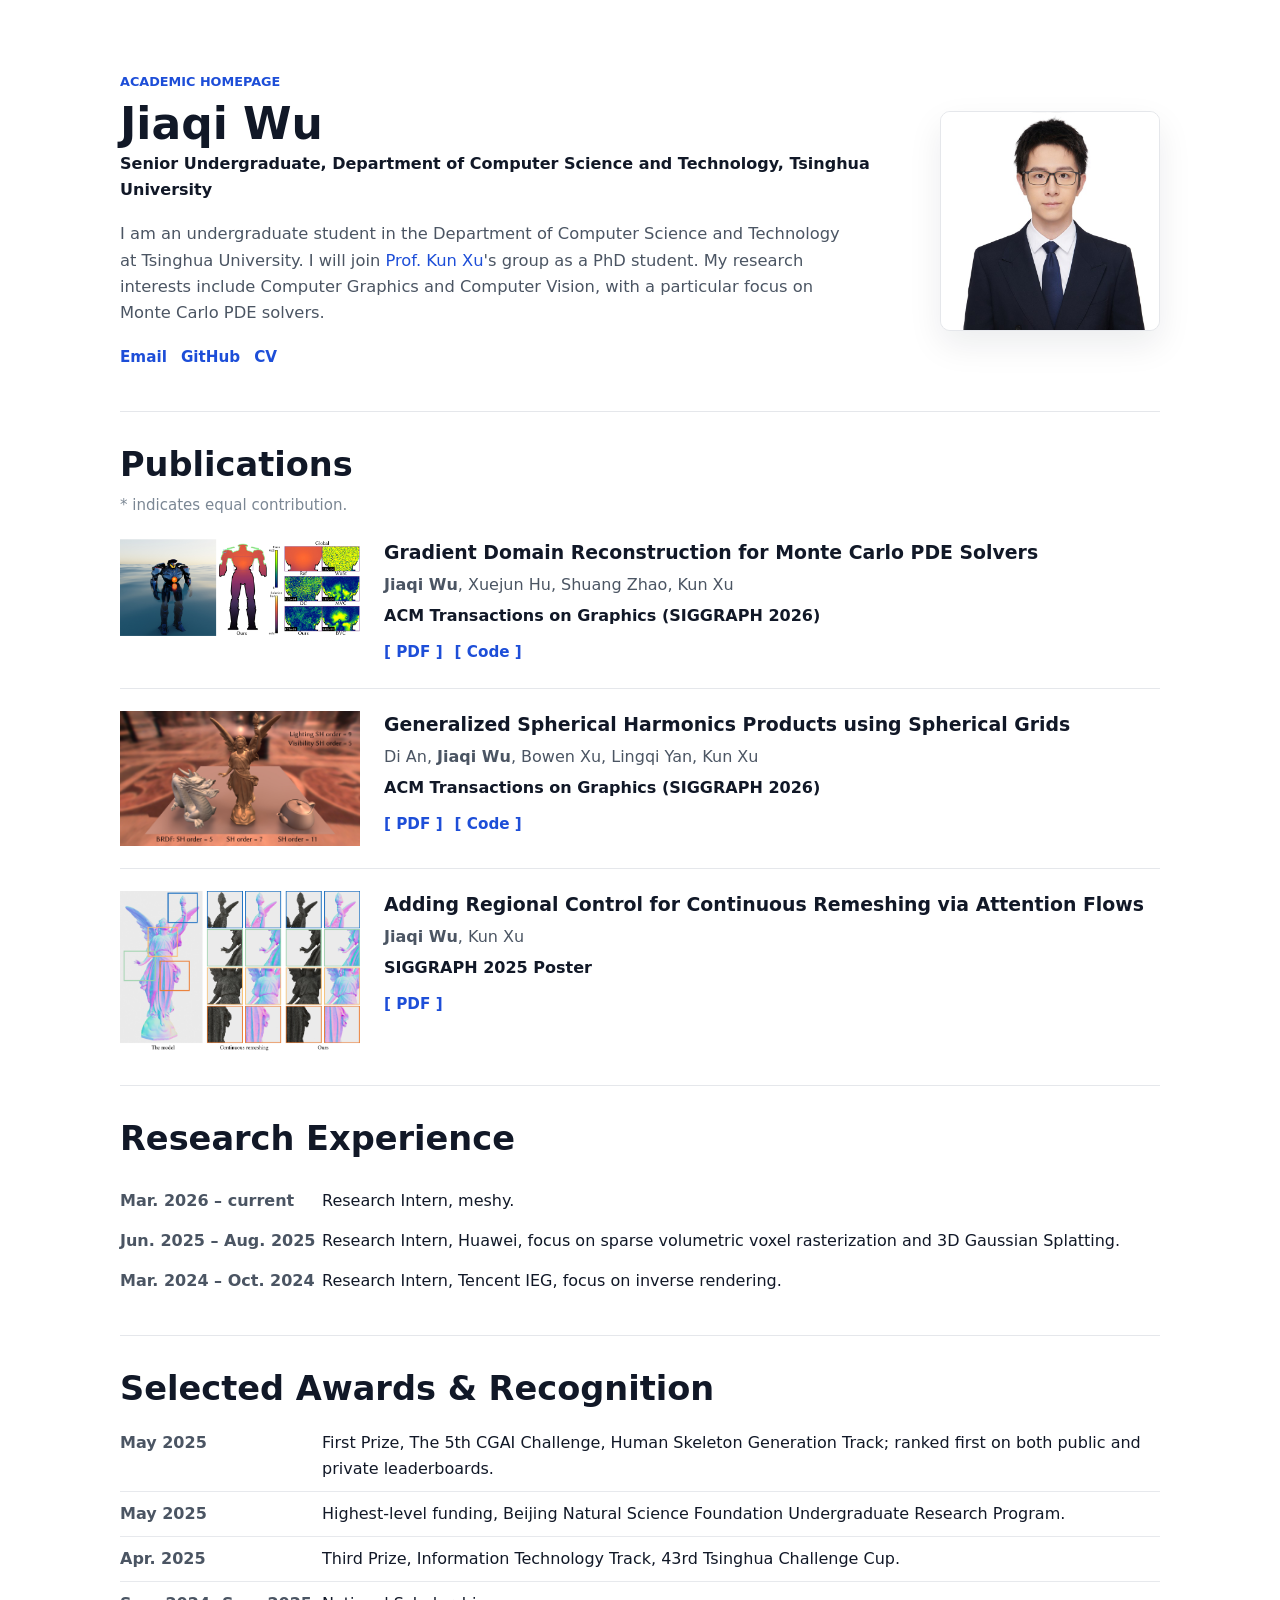
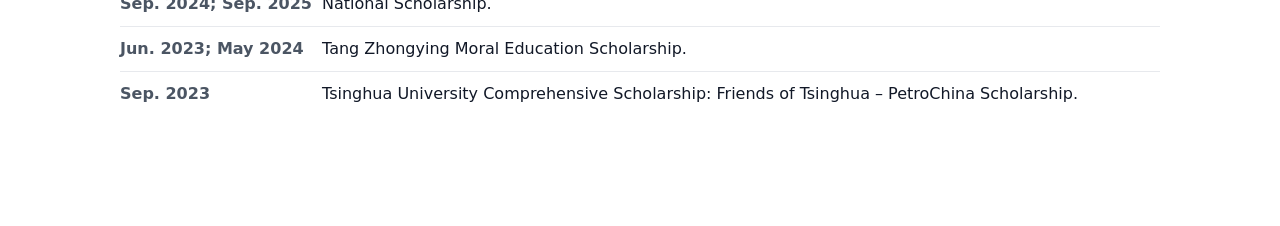
==== index.html @ 03d1d744 "Initial academic homepage" ====
<!doctype html>
<html lang="en">
  <head>
    <meta charset="utf-8">
    <meta name="viewport" content="width=device-width, initial-scale=1">
    <meta
      name="description"
      content="Academic homepage of Jiaqi Wu, an undergraduate researcher in computer graphics, computer vision, and rendering at Tsinghua University."
    >
    <title>Jiaqi Wu</title>
    <link rel="stylesheet" href="styles.css?v=20260516-2">
  </head>
  <body>
    <main class="page" id="site-root"></main>
    <script src="data/site-data.js?v=20260516-2"></script>
    <script src="scripts/render-site.js?v=20260516-2"></script>
  </body>
</html>
---- styles.css ----
:root {
  color-scheme: light;
  --bg: #ffffff;
  --paper: #ffffff;
  --ink: #111827;
  --muted: #4b5563;
  --faint: #7b8794;
  --soft: #f8fafc;
  --line: #e5e7eb;
  --accent: #1d4ed8;
  --accent-dark: #1e3a8a;
  --accent-soft: #eff6ff;
  --max-width: 1040px;
}

* {
  box-sizing: border-box;
}

html {
  scroll-behavior: smooth;
}

body {
  margin: 0;
  min-width: 320px;
  background: var(--bg);
  color: var(--ink);
  font-family: ui-sans-serif, system-ui, -apple-system, BlinkMacSystemFont, "Segoe UI", sans-serif;
  font-size: 16px;
  line-height: 1.62;
  -webkit-font-smoothing: antialiased;
  text-rendering: optimizeLegibility;
}

a {
  color: var(--accent);
  text-decoration: none;
}

a:hover {
  color: var(--accent-dark);
  text-decoration: underline;
  text-underline-offset: 0.18em;
}

.page {
  width: min(var(--max-width), calc(100% - 44px));
  margin: 0 auto;
  padding: 48px 0 76px;
}

.site-header {
  display: grid;
  grid-template-columns: minmax(0, 1fr) 220px;
  gap: 44px;
  align-items: center;
  padding: 24px 0 42px;
}

.kicker {
  margin: 0 0 8px;
  color: var(--accent);
  font-size: 0.8rem;
  font-weight: 800;
  letter-spacing: 0;
  text-transform: uppercase;
}

.intro h1 {
  margin: 0 0 4px;
  color: var(--ink);
  font-size: clamp(2rem, 4vw, 2.75rem);
  font-weight: 800;
  line-height: 1.06;
  letter-spacing: 0;
}

.name-cn {
  margin: 4px 0 10px;
  color: var(--muted);
  font-size: 1.08rem;
}

.role {
  margin: 0 0 18px;
  color: var(--ink);
  font-weight: 700;
}

.intro p:not(.kicker):not(.name-cn):not(.role) {
  max-width: 720px;
  margin: 0 0 16px;
  color: var(--muted);
  font-size: 1.02rem;
}

.portrait {
  justify-self: end;
  width: 220px;
  aspect-ratio: 1;
  object-fit: cover;
  border: 1px solid var(--line);
  border-radius: 10px;
  background: #fff;
  box-shadow: 0 14px 34px rgba(17, 24, 39, 0.08);
}

.profile-links {
  display: flex;
  flex-wrap: wrap;
  gap: 10px 14px;
  margin-top: 18px;
}

.profile-links a {
  color: var(--accent);
  font-size: 0.95rem;
  font-weight: 700;
}

.section {
  display: block;
  padding: 34px 0;
  border-top: 1px solid var(--line);
}

.section:last-child {
  border-bottom: 0;
}

.section-title {
  margin-bottom: 22px;
}

h2 {
  margin: 0;
  color: var(--ink);
  font-size: clamp(1.75rem, 3vw, 2.1rem);
  font-weight: 800;
  line-height: 1.15;
  letter-spacing: 0;
}

.section-content > p:first-child {
  max-width: 850px;
  margin: 0;
  color: var(--muted);
}

.note {
  margin: 8px 0 0;
  color: var(--faint);
  font-size: 0.94rem;
}

.paper-list {
  display: grid;
  gap: 22px;
}

.paper-card {
  display: grid;
  grid-template-columns: 240px minmax(0, 1fr);
  gap: 24px;
  align-items: start;
  padding: 0;
  background: var(--paper);
}

.paper-card + .paper-card {
  padding-top: 22px;
  border-top: 1px solid var(--line);
}

.paper-thumb-frame {
  display: block;
  width: 100%;
  margin: 0;
  line-height: 0;
}

.paper-thumb-image {
  display: block;
  width: 100%;
  height: auto;
}

.paper-thumb-placeholder {
  width: 100%;
  aspect-ratio: 16 / 10;
  border-radius: 4px;
  background:
    radial-gradient(circle at 74% 22%, rgba(29, 78, 216, 0.12), transparent 28%),
    linear-gradient(135deg, rgba(29, 78, 216, 0.08), rgba(29, 78, 216, 0.02)),
    repeating-linear-gradient(45deg, #f8fafc 0, #f8fafc 9px, #eef2f7 9px, #eef2f7 18px);
}

.paper-body {
  padding-top: 1px;
}

.paper-body h3 {
  margin: 0 0 7px;
  color: var(--ink);
  font-size: 1.18rem;
  font-weight: 800;
  line-height: 1.28;
}

.authors,
.venue {
  margin: 0 0 5px;
}

.authors {
  color: var(--muted);
}

.venue,
.venue-note {
  color: var(--ink);
  font-weight: 700;
}

.venue-note {
  margin: 0 0 5px;
  color: #b91c1c;
  font-weight: 800;
}

.paper-actions {
  display: flex;
  flex-wrap: wrap;
  gap: 8px 12px;
  margin-top: 10px;
}

.paper-link {
  display: inline-flex;
  align-items: center;
  min-height: 28px;
  color: var(--accent);
  font-size: 0.95rem;
  font-weight: 750;
  white-space: nowrap;
}

.paper-link.is-disabled {
  color: var(--accent);
  cursor: pointer;
}

.coming-soon-toast {
  position: fixed;
  top: 50%;
  left: 50%;
  z-index: 20;
  padding: 10px 14px;
  border: 1px solid #bfdbfe;
  border-radius: 8px;
  background: var(--accent-soft);
  color: var(--accent-dark);
  font-weight: 750;
  box-shadow: 0 12px 28px rgba(17, 24, 39, 0.12);
  opacity: 0;
  pointer-events: none;
  transform: translate(-50%, calc(-50% + 8px));
  transition: opacity 0.16s ease, transform 0.16s ease;
}

.coming-soon-toast.is-visible {
  opacity: 1;
  transform: translate(-50%, -50%);
}

.compact {
  padding-top: 34px;
}

.timeline,
.award-list {
  margin: 0;
  padding: 0;
  list-style: none;
}

.timeline li,
.award-list li {
  display: grid;
  grid-template-columns: 180px minmax(0, 1fr);
  gap: 22px;
  padding: 7px 0;
}

.timeline span,
.award-list span {
  color: var(--muted);
  font-weight: 750;
  white-space: nowrap;
}

.award-list li {
  padding: 9px 0;
  border-bottom: 1px solid rgba(229, 231, 235, 0.9);
}

.award-list li:first-child {
  padding-top: 0;
}

.award-list li:last-child {
  border-bottom: 0;
}

.timeline p,
.award-list p {
  margin: 0;
}

@media (max-width: 780px) {
  .page {
    width: min(100% - 30px, 680px);
    padding: 26px 0 48px;
  }

  .site-header {
    grid-template-columns: 1fr;
    gap: 22px;
    padding-top: 10px;
  }

  .portrait {
    order: -1;
    justify-self: start;
    width: 172px;
  }

  .section {
    padding: 30px 0;
  }

  .section-title {
    margin-bottom: 16px;
  }

  .paper-card {
    grid-template-columns: 1fr;
    gap: 13px;
  }

  .paper-thumb-frame {
    max-width: 380px;
  }

  .timeline li,
  .award-list li {
    grid-template-columns: 1fr;
    gap: 2px;
  }

  .timeline span,
  .award-list span {
    white-space: normal;
  }
}

@media (max-width: 440px) {
  .page {
    width: min(100% - 22px, 420px);
  }

  .profile-links,
  .paper-actions {
    gap: 7px 10px;
  }
}

@media print {
  .page {
    width: 100%;
    padding: 0;
  }

  .profile-links,
  .paper-actions,
  .coming-soon-toast {
    display: none;
  }

  .paper-thumb-frame {
    background: #fff;
  }
}
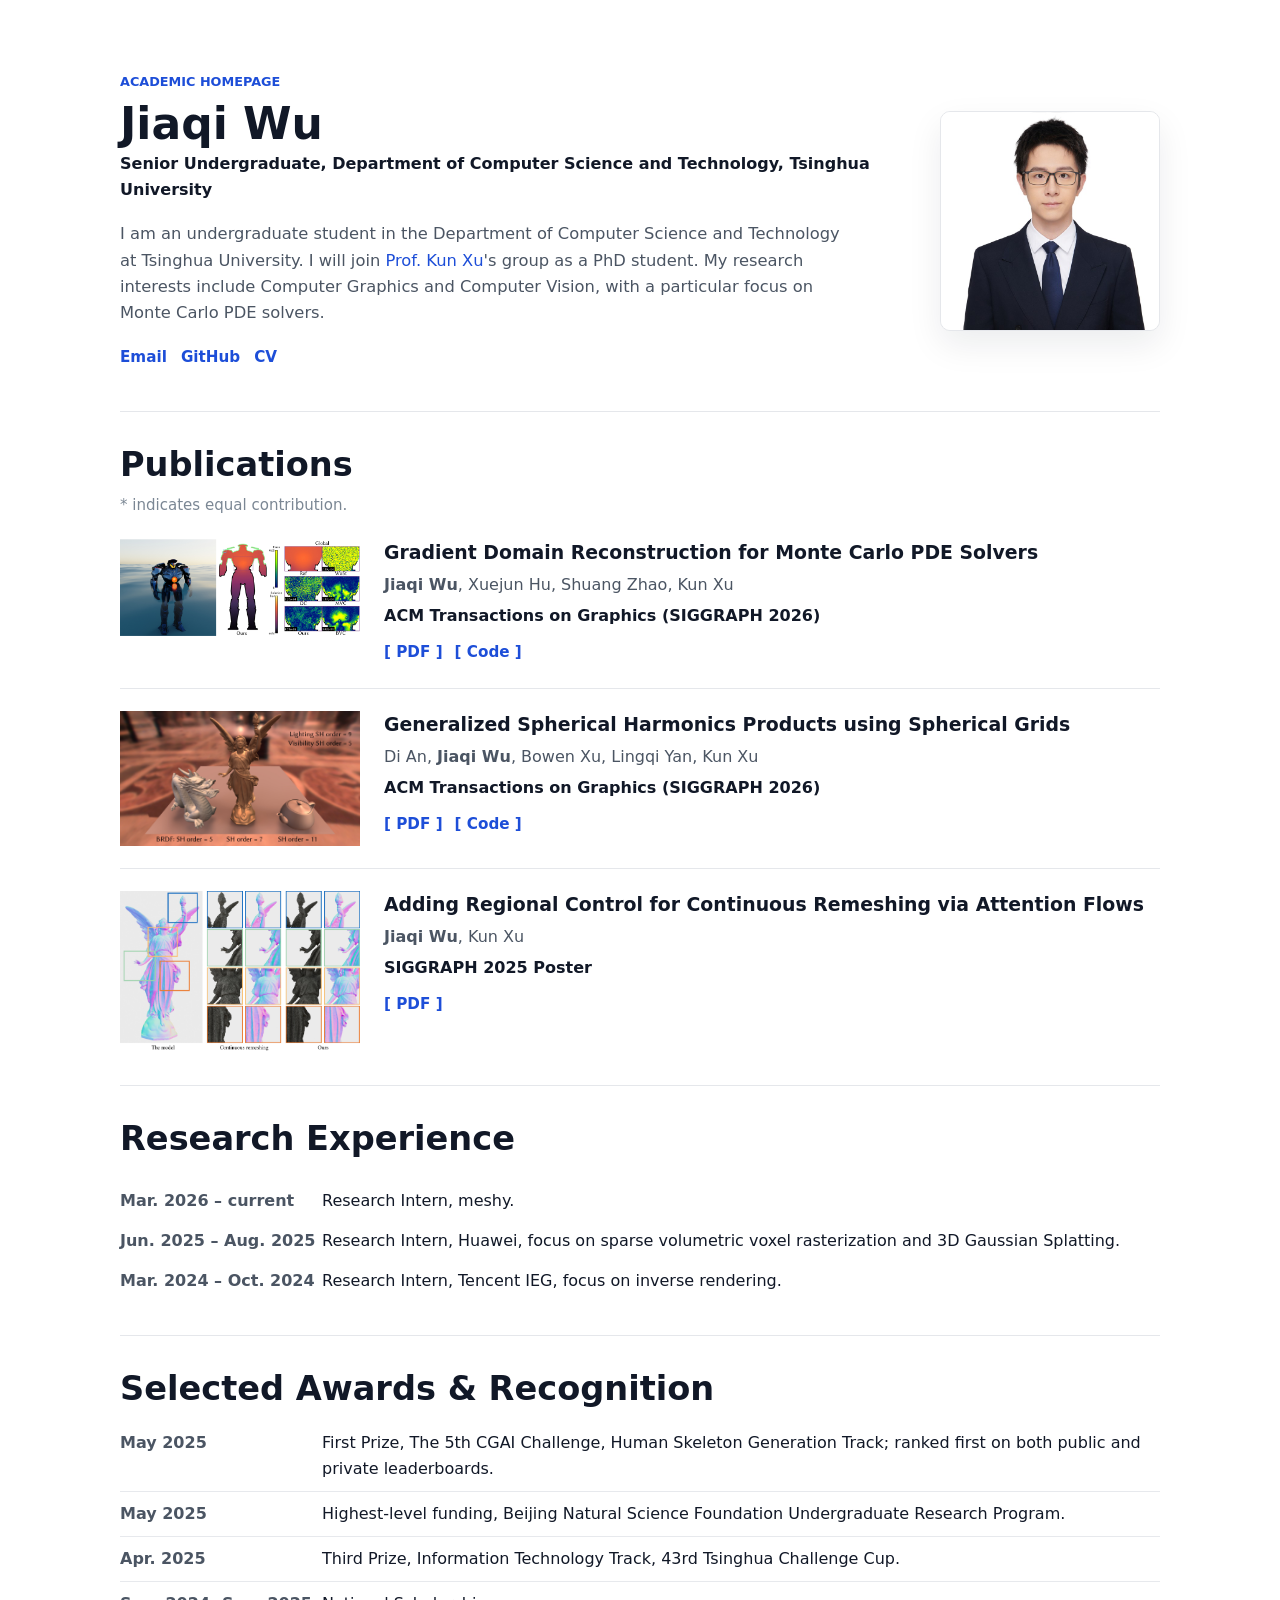
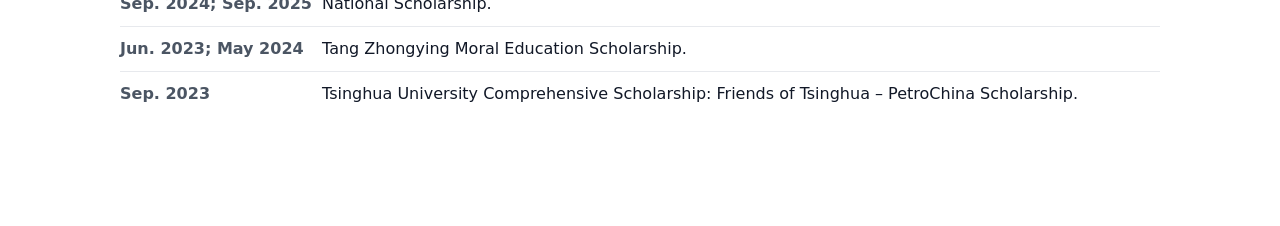
==== commit 2b1c2485: "Update homepage by adding name href" ====
--- a/index.html
+++ b/index.html
@@ -8,11 +8,11 @@
       content="Academic homepage of Jiaqi Wu, an undergraduate researcher in computer graphics, computer vision, and rendering at Tsinghua University."
     >
     <title>Jiaqi Wu</title>
-    <link rel="stylesheet" href="styles.css?v=20260516-2">
+    <link rel="stylesheet" href="styles.css?v=20260516-3">
   </head>
   <body>
     <main class="page" id="site-root"></main>
-    <script src="data/site-data.js?v=20260516-2"></script>
-    <script src="scripts/render-site.js?v=20260516-2"></script>
+    <script src="data/site-data.js?v=20260516-3"></script>
+    <script src="scripts/render-site.js?v=20260516-3"></script>
   </body>
 </html>
--- a/styles.css
+++ b/styles.css
@@ -215,6 +215,10 @@
 
 .authors {
   color: var(--muted);
+}
+
+.author-link {
+  color: inherit;
 }
 
 .venue,
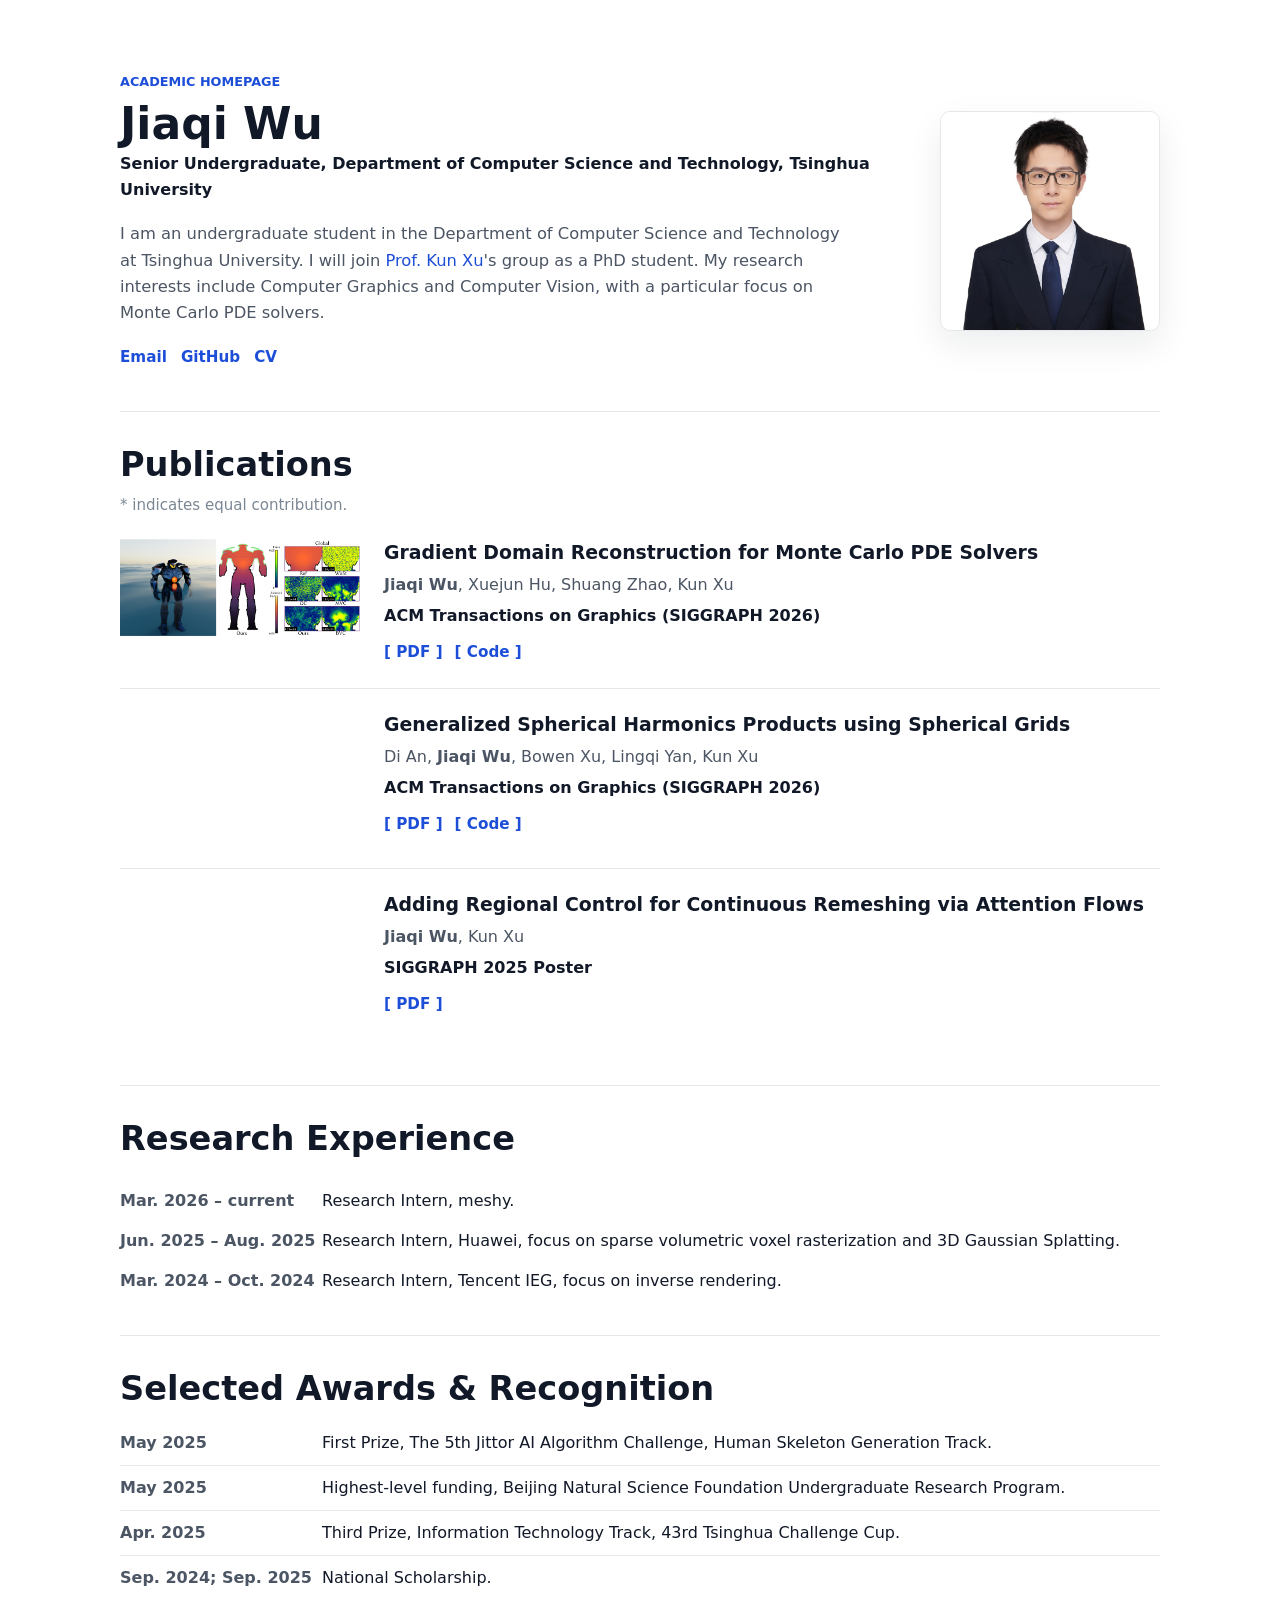
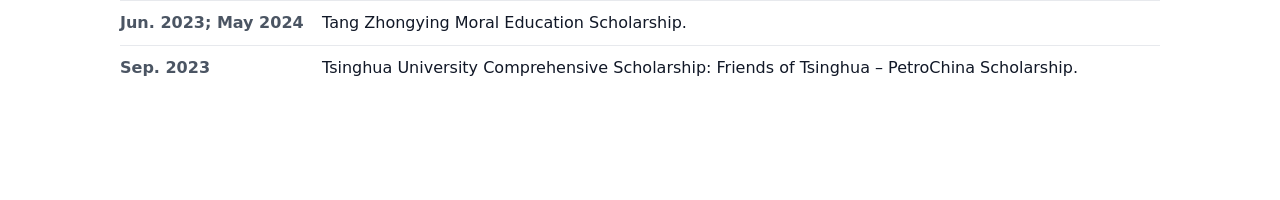
==== commit 1e158fb9: "Add Google Search Console verification" ====
--- a/index.html
+++ b/index.html
@@ -7,6 +7,7 @@
       name="description"
       content="Academic homepage of Jiaqi Wu, an undergraduate researcher in computer graphics, computer vision, and rendering at Tsinghua University."
     >
+    <meta name="google-site-verification" content="8v93ilf4QYqnHOZviplRx_3jtbRqEADriWoNgA3eijM">
     <title>Jiaqi Wu</title>
     <link rel="stylesheet" href="styles.css?v=20260516-3">
   </head>
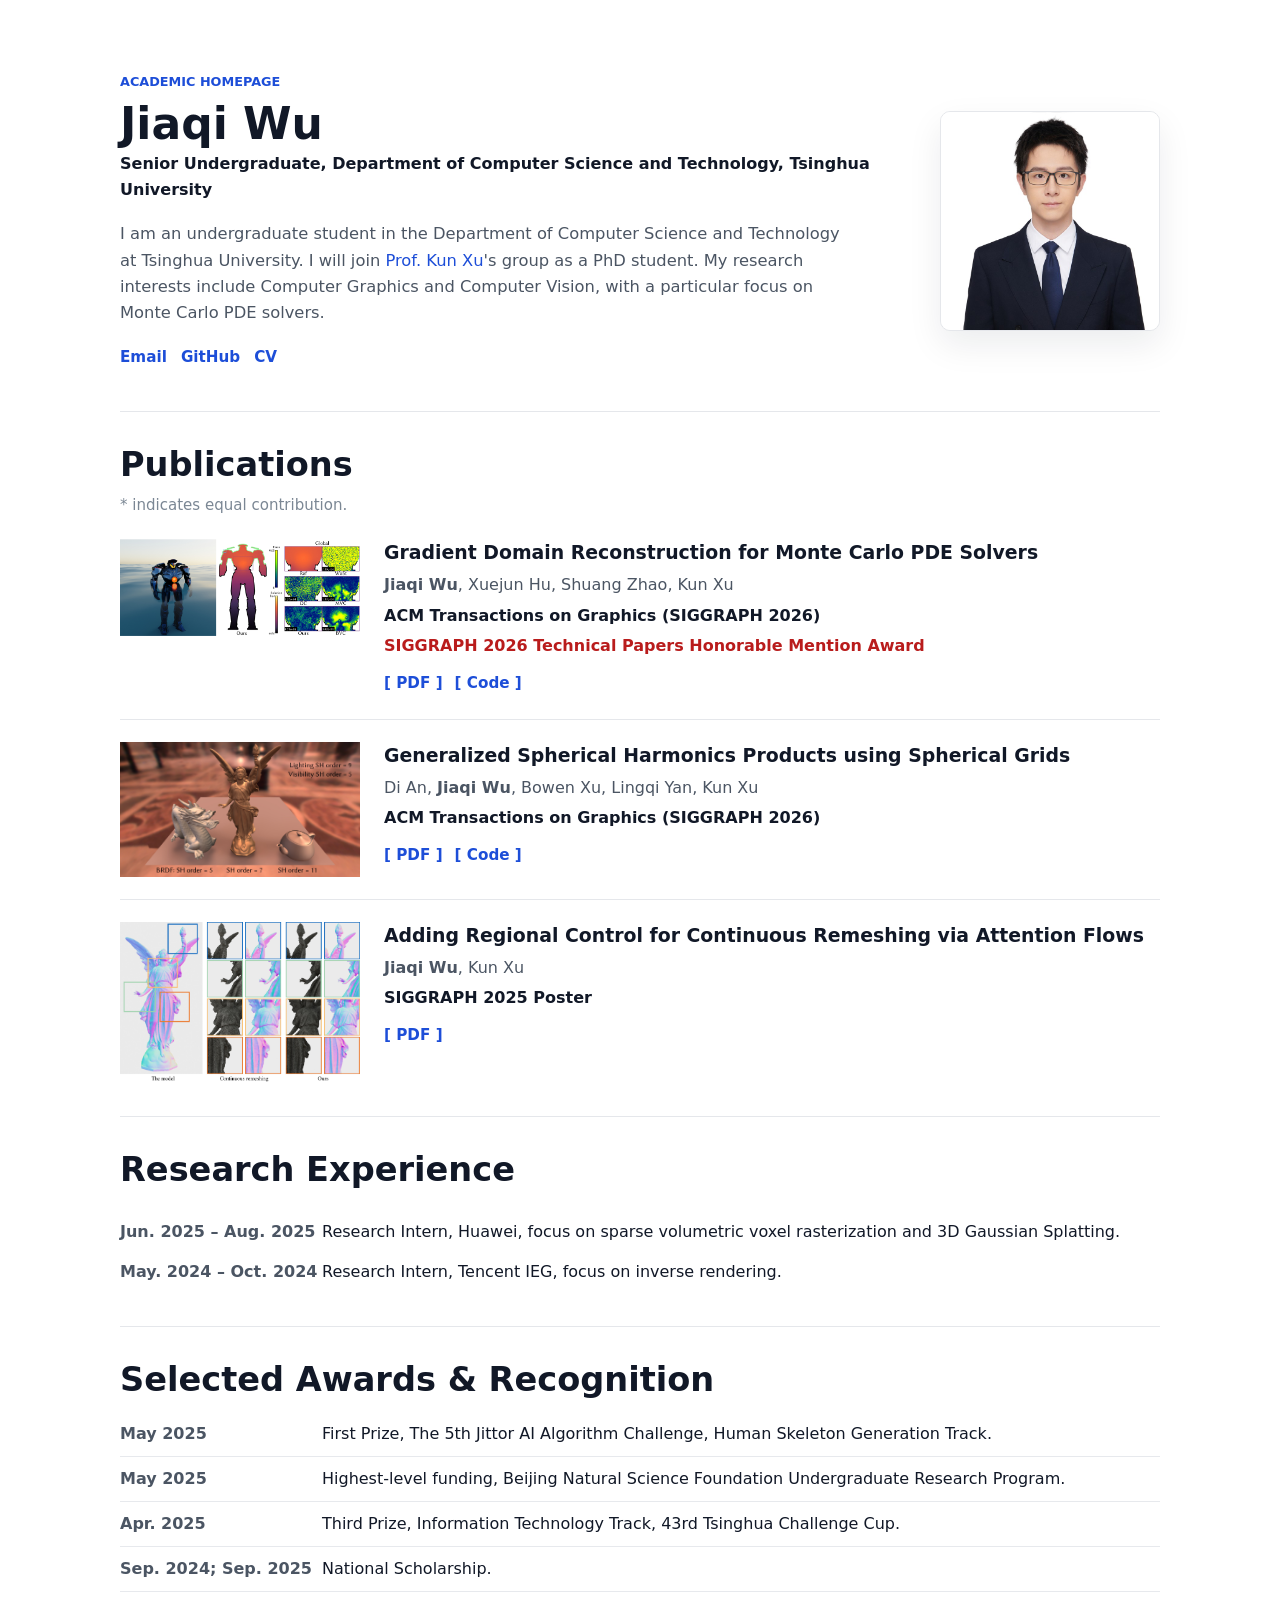
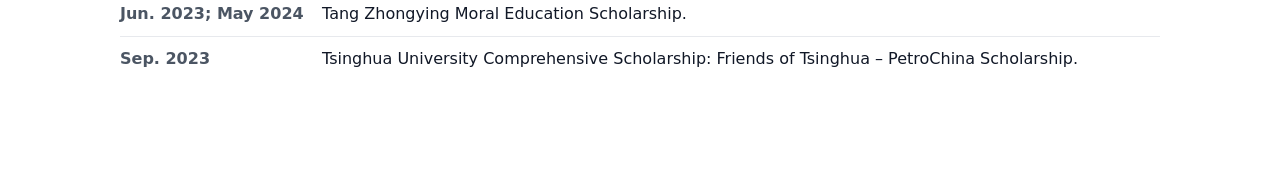
==== commit ed7f466b: "add project page" ====
--- a/index.html
+++ b/index.html
@@ -5,15 +5,171 @@
     <meta name="viewport" content="width=device-width, initial-scale=1">
     <meta
       name="description"
-      content="Academic homepage of Jiaqi Wu, an undergraduate researcher in computer graphics, computer vision, and rendering at Tsinghua University."
+      content="Academic homepage and publications of Jiaqi Wu, Tsinghua University, including Gradient Domain Reconstruction for Monte Carlo PDE Solvers and Generalized Spherical Harmonics Products using Spherical Grids."
+    >
+    <meta name="robots" content="index, follow">
+    <meta name="author" content="Jiaqi Wu">
+    <meta
+      name="keywords"
+      content="Jiaqi Wu, 吴佳启, Tsinghua University, computer graphics, Monte Carlo PDE solvers, Gradient Domain Reconstruction for Monte Carlo PDE Solvers, Generalized Spherical Harmonics Products using Spherical Grids, SIGGRAPH 2026"
     >
     <meta name="google-site-verification" content="8v93ilf4QYqnHOZviplRx_3jtbRqEADriWoNgA3eijM">
-    <title>Jiaqi Wu</title>
-    <link rel="stylesheet" href="styles.css?v=20260516-3">
+    <link rel="canonical" href="https://jiaoplusjuan.github.io/jiaqiwu-tsinghua.github.io/">
+    <meta property="og:type" content="profile">
+    <meta property="og:title" content="Jiaqi Wu | Academic Homepage">
+    <meta
+      property="og:description"
+      content="Computer graphics researcher at Tsinghua University. Publications include Gradient Domain Reconstruction for Monte Carlo PDE Solvers."
+    >
+    <meta property="og:url" content="https://jiaoplusjuan.github.io/jiaqiwu-tsinghua.github.io/">
+    <meta property="og:image" content="https://jiaoplusjuan.github.io/jiaqiwu-tsinghua.github.io/assets/profile.jpg">
+    <title>Jiaqi Wu | Computer Graphics Researcher</title>
+    <script type="application/ld+json">
+      {
+        "@context": "https://schema.org",
+        "@graph": [
+          {
+            "@type": "Person",
+            "@id": "https://jiaoplusjuan.github.io/jiaqiwu-tsinghua.github.io/#person",
+            "name": "Jiaqi Wu",
+            "alternateName": "吴佳启",
+            "url": "https://jiaoplusjuan.github.io/jiaqiwu-tsinghua.github.io/",
+            "image": "https://jiaoplusjuan.github.io/jiaqiwu-tsinghua.github.io/assets/profile.jpg",
+            "affiliation": {
+              "@type": "CollegeOrUniversity",
+              "name": "Tsinghua University"
+            },
+            "sameAs": [
+              "https://github.com/jiaoplusjuan"
+            ],
+            "knowsAbout": [
+              "Computer Graphics",
+              "Computer Vision",
+              "Monte Carlo PDE solvers",
+              "Rendering"
+            ]
+          },
+          {
+            "@type": "ProfilePage",
+            "@id": "https://jiaoplusjuan.github.io/jiaqiwu-tsinghua.github.io/#webpage",
+            "url": "https://jiaoplusjuan.github.io/jiaqiwu-tsinghua.github.io/",
+            "name": "Jiaqi Wu | Academic Homepage",
+            "description": "Academic homepage and publications of Jiaqi Wu, Tsinghua University.",
+            "mainEntity": {
+              "@id": "https://jiaoplusjuan.github.io/jiaqiwu-tsinghua.github.io/#person"
+            }
+          },
+          {
+            "@type": "ScholarlyArticle",
+            "@id": "https://jiaoplusjuan.github.io/jiaqiwu-tsinghua.github.io/#gradient-domain-reconstruction",
+            "name": "Gradient Domain Reconstruction for Monte Carlo PDE Solvers",
+            "headline": "Gradient Domain Reconstruction for Monte Carlo PDE Solvers",
+            "mainEntityOfPage": "https://jiaoplusjuan.github.io/jiaqiwu-tsinghua.github.io/gradient-domain-reconstruction.html",
+            "author": [
+              {
+                "@id": "https://jiaoplusjuan.github.io/jiaqiwu-tsinghua.github.io/#person"
+              },
+              {
+                "@type": "Person",
+                "name": "Xuejun Hu"
+              },
+              {
+                "@type": "Person",
+                "name": "Shuang Zhao",
+                "url": "https://shuangz.com"
+              },
+              {
+                "@type": "Person",
+                "name": "Kun Xu",
+                "url": "https://cg.cs.tsinghua.edu.cn/people/~kun/"
+              }
+            ],
+            "publisher": {
+              "@type": "Organization",
+              "name": "ACM"
+            },
+            "isPartOf": "ACM Transactions on Graphics (SIGGRAPH 2026)",
+            "award": "SIGGRAPH 2026 Technical Papers Honorable Mention Award",
+            "image": "https://jiaoplusjuan.github.io/jiaqiwu-tsinghua.github.io/assets/sig2026teaser.jpg",
+            "url": "https://jiaoplusjuan.github.io/jiaqiwu-tsinghua.github.io/gradient-domain-reconstruction.html",
+            "encoding": {
+              "@type": "MediaObject",
+              "contentUrl": "https://jiaoplusjuan.github.io/jiaqiwu-tsinghua.github.io/paper/Gradient-Domain-Reconstruction-for-Monte-Carlo-PDE-Solvers.pdf",
+              "encodingFormat": "application/pdf"
+            }
+          },
+          {
+            "@type": "ScholarlyArticle",
+            "@id": "https://jiaoplusjuan.github.io/jiaqiwu-tsinghua.github.io/#generalized-spherical-harmonics",
+            "name": "Generalized Spherical Harmonics Products using Spherical Grids",
+            "headline": "Generalized Spherical Harmonics Products using Spherical Grids",
+            "author": [
+              {
+                "@type": "Person",
+                "name": "Di An"
+              },
+              {
+                "@id": "https://jiaoplusjuan.github.io/jiaqiwu-tsinghua.github.io/#person"
+              },
+              {
+                "@type": "Person",
+                "name": "Bowen Xu"
+              },
+              {
+                "@type": "Person",
+                "name": "Lingqi Yan",
+                "url": "https://sites.cs.ucsb.edu/~lingqi/"
+              },
+              {
+                "@type": "Person",
+                "name": "Kun Xu",
+                "url": "https://cg.cs.tsinghua.edu.cn/people/~kun/"
+              }
+            ],
+            "publisher": {
+              "@type": "Organization",
+              "name": "ACM"
+            },
+            "isPartOf": "ACM Transactions on Graphics (SIGGRAPH 2026)",
+            "image": "https://jiaoplusjuan.github.io/jiaqiwu-tsinghua.github.io/assets/sig2026an.png",
+            "url": "https://jiaoplusjuan.github.io/jiaqiwu-tsinghua.github.io/#publications",
+            "encoding": {
+              "@type": "MediaObject",
+              "contentUrl": "https://jiaoplusjuan.github.io/jiaqiwu-tsinghua.github.io/paper/Generalized-Spherical-Harmonics-Products-using-Spherical-Grids.pdf",
+              "encodingFormat": "application/pdf"
+            }
+          },
+          {
+            "@type": "ScholarlyArticle",
+            "@id": "https://jiaoplusjuan.github.io/jiaqiwu-tsinghua.github.io/#attention-flows-remeshing",
+            "name": "Adding Regional Control for Continuous Remeshing via Attention Flows",
+            "headline": "Adding Regional Control for Continuous Remeshing via Attention Flows",
+            "author": [
+              {
+                "@id": "https://jiaoplusjuan.github.io/jiaqiwu-tsinghua.github.io/#person"
+              },
+              {
+                "@type": "Person",
+                "name": "Kun Xu",
+                "url": "https://cg.cs.tsinghua.edu.cn/people/~kun/"
+              }
+            ],
+            "publisher": {
+              "@type": "Organization",
+              "name": "ACM"
+            },
+            "isPartOf": "SIGGRAPH 2025 Poster",
+            "image": "https://jiaoplusjuan.github.io/jiaqiwu-tsinghua.github.io/assets/sig2025.png",
+            "url": "https://jiaoplusjuan.github.io/jiaqiwu-tsinghua.github.io/#publications"
+          }
+        ]
+      }
+    </script>
+    <link rel="stylesheet" href="styles.css?v=20260520-3">
   </head>
   <body>
     <main class="page" id="site-root"></main>
-    <script src="data/site-data.js?v=20260516-3"></script>
-    <script src="scripts/render-site.js?v=20260516-3"></script>
+    <script src="data/site-data.js?v=20260520-3"></script>
+    <script src="scripts/render-site.js?v=20260520-3"></script>
   </body>
 </html>
--- a/styles.css
+++ b/styles.css
@@ -322,6 +322,173 @@
   margin: 0;
 }
 
+.project-page {
+  width: min(980px, calc(100% - 44px));
+  margin: 0 auto;
+  padding: 36px 0 76px;
+}
+
+.project-hero {
+  max-width: 980px;
+  margin: 0 auto;
+  padding: 12px 0 24px;
+  text-align: center;
+}
+
+.project-hero h1 {
+  max-width: none;
+  margin: 0 auto 16px;
+  color: var(--ink);
+  font-size: clamp(1.18rem, 1.72vw, 1.42rem);
+  font-weight: 800;
+  line-height: 1.24;
+  letter-spacing: 0;
+  white-space: nowrap;
+}
+
+.project-authors,
+.project-affiliations,
+.project-venue,
+.project-award {
+  max-width: 820px;
+  margin: 0 auto 7px;
+}
+
+.project-authors {
+  color: var(--ink);
+  font-size: 1.08rem;
+  font-weight: 700;
+}
+
+.project-authors sup,
+.project-affiliations sup {
+  margin-left: 1px;
+  font-size: 0.68em;
+  line-height: 0;
+}
+
+.project-affiliations {
+  color: var(--muted);
+  font-size: 0.95rem;
+}
+
+.project-venue {
+  color: var(--ink);
+  font-weight: 750;
+}
+
+.project-award {
+  color: #b91c1c;
+  font-weight: 800;
+}
+
+.project-links {
+  display: flex;
+  flex-wrap: wrap;
+  justify-content: center;
+  gap: 12px;
+  margin-top: 16px;
+}
+
+.project-links a,
+.project-link-disabled {
+  display: inline-flex;
+  align-items: center;
+  min-height: 26px;
+  color: var(--accent);
+  font-size: 0.96rem;
+  font-weight: 750;
+  white-space: nowrap;
+}
+
+.project-links a::before,
+.project-link-disabled::before {
+  content: "[ ";
+  color: var(--faint);
+}
+
+.project-links a::after,
+.project-link-disabled::after {
+  content: " ]";
+  color: var(--faint);
+}
+
+.project-link-disabled {
+  color: var(--faint);
+  cursor: default;
+}
+
+.project-teaser {
+  width: 100%;
+  margin: 0 auto 42px;
+}
+
+.project-teaser-link {
+  display: block;
+  width: 100%;
+  line-height: 0;
+}
+
+.project-teaser img {
+  display: block;
+  width: 100%;
+  height: auto;
+  border: 1px solid var(--line);
+  border-radius: 8px;
+  background: #fff;
+}
+
+.project-teaser figcaption {
+  width: 100%;
+  margin: 14px 0 0;
+  color: var(--muted);
+  font-size: 0.94rem;
+  line-height: 1.58;
+}
+
+.project-section {
+  width: 100%;
+  max-width: 980px;
+  margin: 0 auto;
+  padding: 24px 0 20px;
+}
+
+.project-section + .project-section {
+  border-top: 1px solid var(--line);
+  margin-top: 8px;
+}
+
+.project-section h2 {
+  margin: 0 0 10px;
+  font-size: 1.16rem;
+  line-height: 1.3;
+  text-align: left;
+}
+
+.project-copy {
+  width: 100%;
+  max-width: none;
+  margin: 0;
+}
+
+.project-copy p {
+  margin: 0;
+  color: var(--muted);
+  line-height: 1.7;
+}
+
+.bibtex-block {
+  max-width: 100%;
+  margin: 0;
+  padding: 16px 18px;
+  overflow-x: auto;
+  border: 1px solid var(--line);
+  border-radius: 8px;
+  background: var(--soft);
+  color: var(--ink);
+  font: 0.9rem/1.55 ui-monospace, SFMono-Regular, Menlo, Monaco, Consolas, "Liberation Mono", monospace;
+}
+
 @media (max-width: 780px) {
   .page {
     width: min(100% - 30px, 680px);
@@ -367,6 +534,28 @@
   .award-list span {
     white-space: normal;
   }
+
+  .project-page {
+    width: min(100% - 30px, 680px);
+    padding: 22px 0 54px;
+  }
+
+  .project-hero {
+    padding: 34px 0 24px;
+  }
+
+  .project-hero h1 {
+    font-size: clamp(1.22rem, 5.2vw, 1.48rem);
+    white-space: normal;
+  }
+
+  .project-section {
+    padding: 22px 0 18px;
+  }
+
+  .project-teaser {
+    margin-bottom: 30px;
+  }
 }
 
 @media (max-width: 440px) {
@@ -374,8 +563,13 @@
     width: min(100% - 22px, 420px);
   }
 
+  .project-page {
+    width: min(100% - 22px, 420px);
+  }
+
   .profile-links,
-  .paper-actions {
+  .paper-actions,
+  .project-links {
     gap: 7px 10px;
   }
 }
@@ -388,6 +582,7 @@
 
   .profile-links,
   .paper-actions,
+  .project-links,
   .coming-soon-toast {
     display: none;
   }
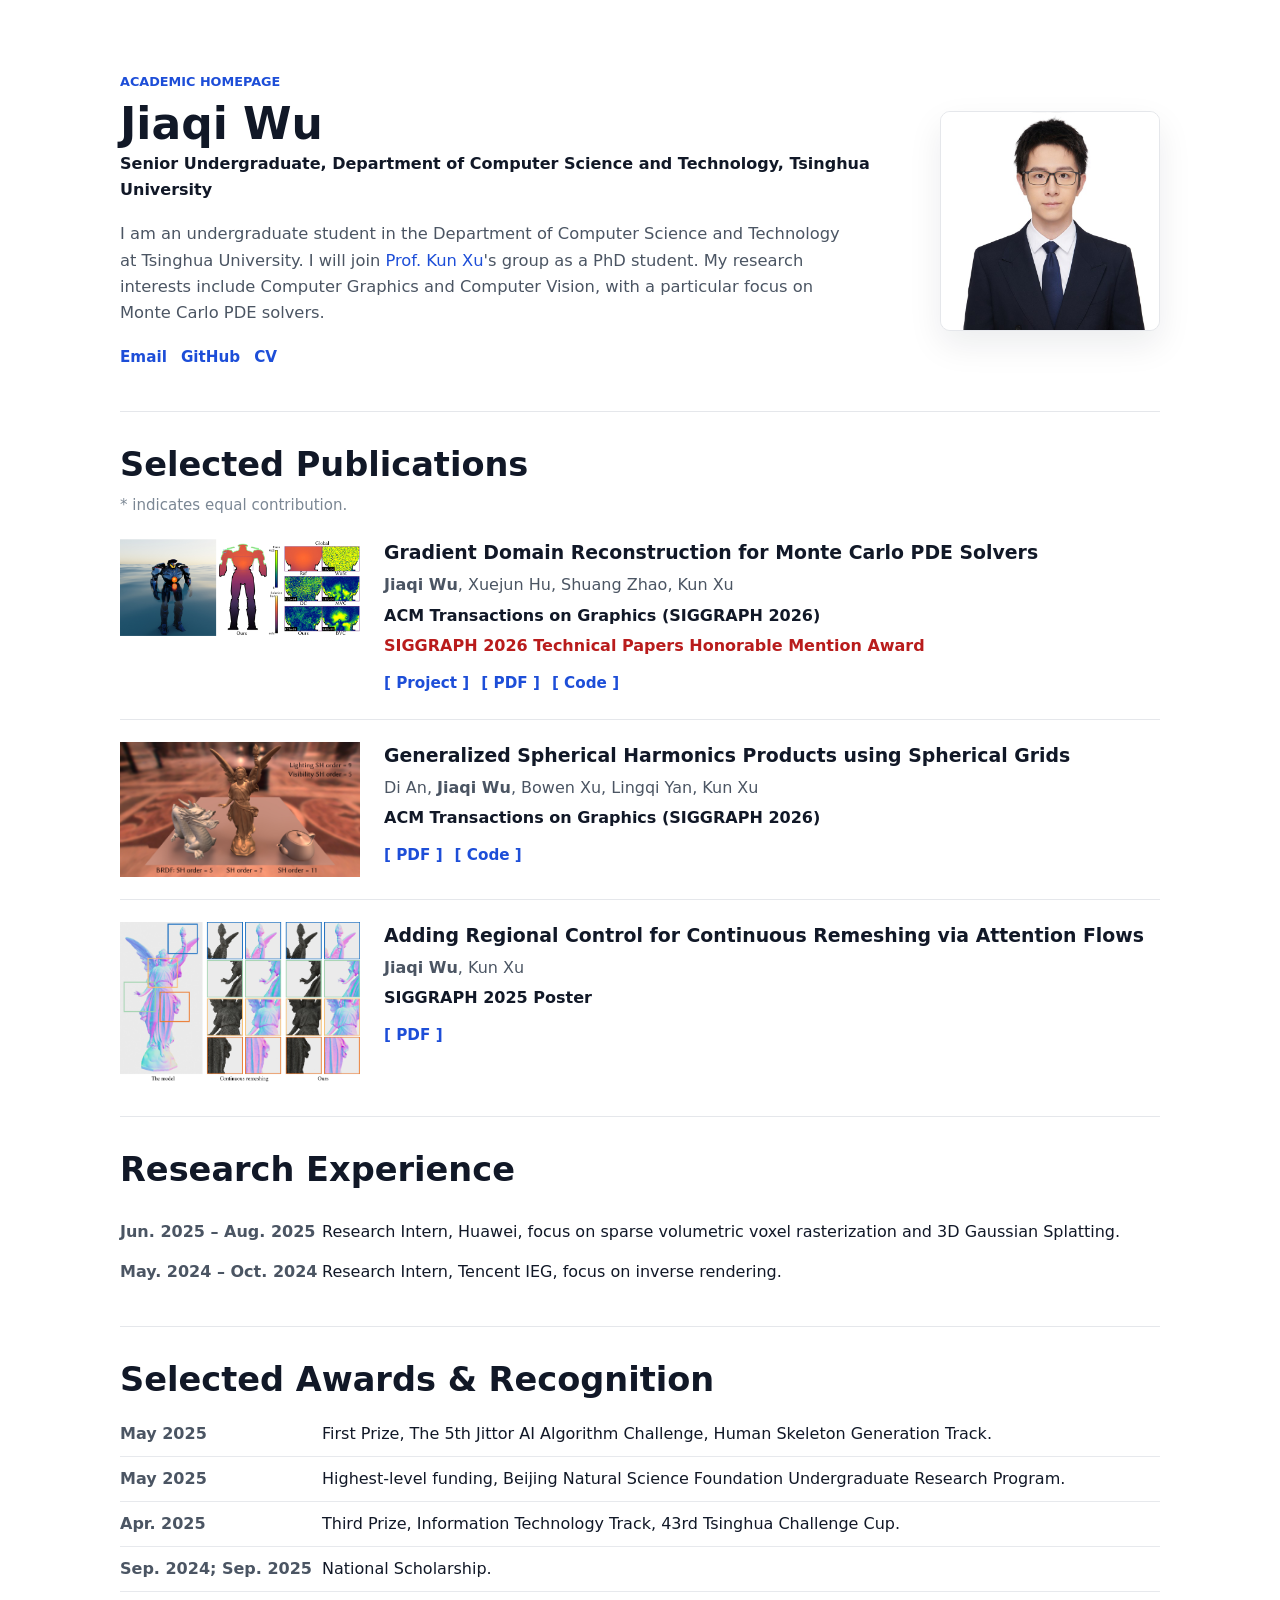
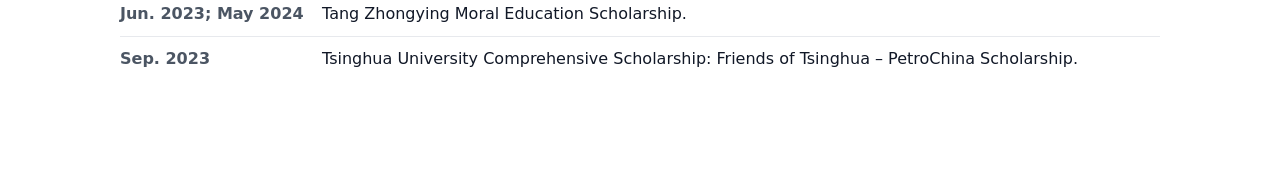
==== commit 411ee0ff: "add project page" ====
--- a/index.html
+++ b/index.html
@@ -64,7 +64,7 @@
             "@id": "https://jiaoplusjuan.github.io/jiaqiwu-tsinghua.github.io/#gradient-domain-reconstruction",
             "name": "Gradient Domain Reconstruction for Monte Carlo PDE Solvers",
             "headline": "Gradient Domain Reconstruction for Monte Carlo PDE Solvers",
-            "mainEntityOfPage": "https://jiaoplusjuan.github.io/jiaqiwu-tsinghua.github.io/gradient-domain-reconstruction.html",
+            "mainEntityOfPage": "https://jiaoplusjuan.github.io/jiaqiwu-tsinghua.github.io/GDMCPDE.html",
             "author": [
               {
                 "@id": "https://jiaoplusjuan.github.io/jiaqiwu-tsinghua.github.io/#person"
@@ -91,7 +91,7 @@
             "isPartOf": "ACM Transactions on Graphics (SIGGRAPH 2026)",
             "award": "SIGGRAPH 2026 Technical Papers Honorable Mention Award",
             "image": "https://jiaoplusjuan.github.io/jiaqiwu-tsinghua.github.io/assets/sig2026teaser.jpg",
-            "url": "https://jiaoplusjuan.github.io/jiaqiwu-tsinghua.github.io/gradient-domain-reconstruction.html",
+            "url": "https://jiaoplusjuan.github.io/jiaqiwu-tsinghua.github.io/GDMCPDE.html",
             "encoding": {
               "@type": "MediaObject",
               "contentUrl": "https://jiaoplusjuan.github.io/jiaqiwu-tsinghua.github.io/paper/Gradient-Domain-Reconstruction-for-Monte-Carlo-PDE-Solvers.pdf",
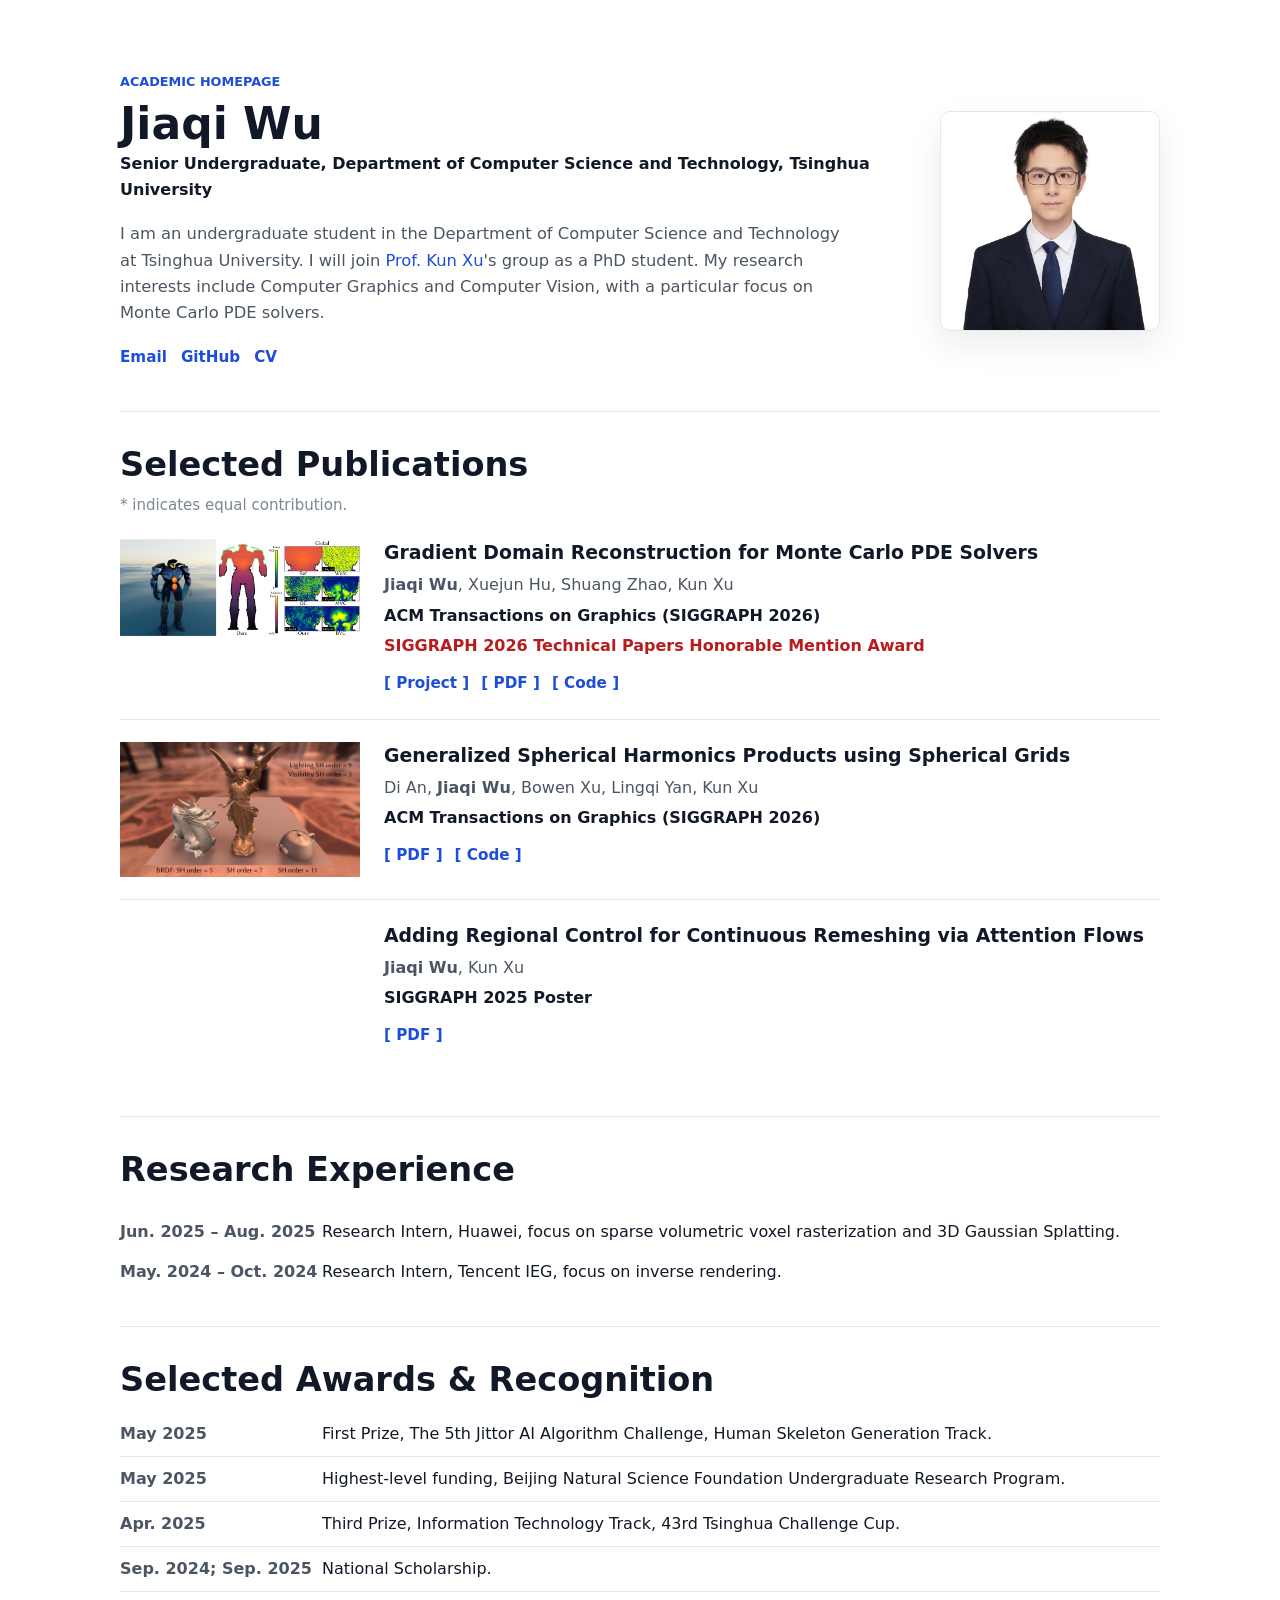
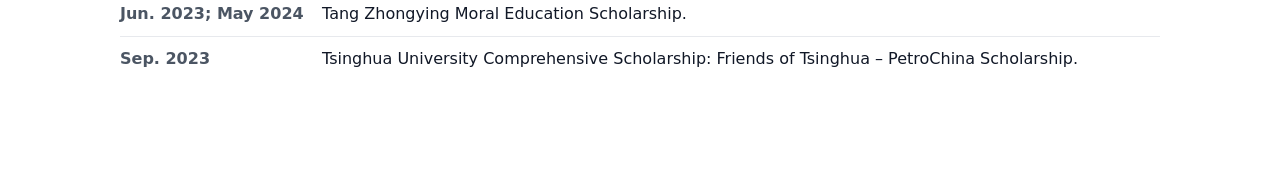
==== commit f8d31fa4: "fix my link" ====
--- a/index.html
+++ b/index.html
@@ -14,15 +14,15 @@
       content="Jiaqi Wu, 吴佳启, Tsinghua University, computer graphics, Monte Carlo PDE solvers, Gradient Domain Reconstruction for Monte Carlo PDE Solvers, Generalized Spherical Harmonics Products using Spherical Grids, SIGGRAPH 2026"
     >
     <meta name="google-site-verification" content="8v93ilf4QYqnHOZviplRx_3jtbRqEADriWoNgA3eijM">
-    <link rel="canonical" href="https://jiaoplusjuan.github.io/jiaqiwu-tsinghua.github.io/">
+    <link rel="canonical" href="https://jiaoplusjuan.github.io/">
     <meta property="og:type" content="profile">
     <meta property="og:title" content="Jiaqi Wu | Academic Homepage">
     <meta
       property="og:description"
       content="Computer graphics researcher at Tsinghua University. Publications include Gradient Domain Reconstruction for Monte Carlo PDE Solvers."
     >
-    <meta property="og:url" content="https://jiaoplusjuan.github.io/jiaqiwu-tsinghua.github.io/">
-    <meta property="og:image" content="https://jiaoplusjuan.github.io/jiaqiwu-tsinghua.github.io/assets/profile.jpg">
+    <meta property="og:url" content="https://jiaoplusjuan.github.io/">
+    <meta property="og:image" content="https://jiaoplusjuan.github.io/assets/profile.jpg">
     <title>Jiaqi Wu | Computer Graphics Researcher</title>
     <script type="application/ld+json">
       {
@@ -30,11 +30,11 @@
         "@graph": [
           {
             "@type": "Person",
-            "@id": "https://jiaoplusjuan.github.io/jiaqiwu-tsinghua.github.io/#person",
+            "@id": "https://jiaoplusjuan.github.io/#person",
             "name": "Jiaqi Wu",
             "alternateName": "吴佳启",
-            "url": "https://jiaoplusjuan.github.io/jiaqiwu-tsinghua.github.io/",
-            "image": "https://jiaoplusjuan.github.io/jiaqiwu-tsinghua.github.io/assets/profile.jpg",
+            "url": "https://jiaoplusjuan.github.io/",
+            "image": "https://jiaoplusjuan.github.io/assets/profile.jpg",
             "affiliation": {
               "@type": "CollegeOrUniversity",
               "name": "Tsinghua University"
@@ -51,23 +51,23 @@
           },
           {
             "@type": "ProfilePage",
-            "@id": "https://jiaoplusjuan.github.io/jiaqiwu-tsinghua.github.io/#webpage",
-            "url": "https://jiaoplusjuan.github.io/jiaqiwu-tsinghua.github.io/",
+            "@id": "https://jiaoplusjuan.github.io/#webpage",
+            "url": "https://jiaoplusjuan.github.io/",
             "name": "Jiaqi Wu | Academic Homepage",
             "description": "Academic homepage and publications of Jiaqi Wu, Tsinghua University.",
             "mainEntity": {
-              "@id": "https://jiaoplusjuan.github.io/jiaqiwu-tsinghua.github.io/#person"
+              "@id": "https://jiaoplusjuan.github.io/#person"
             }
           },
           {
             "@type": "ScholarlyArticle",
-            "@id": "https://jiaoplusjuan.github.io/jiaqiwu-tsinghua.github.io/#gradient-domain-reconstruction",
+            "@id": "https://jiaoplusjuan.github.io/#gradient-domain-reconstruction",
             "name": "Gradient Domain Reconstruction for Monte Carlo PDE Solvers",
             "headline": "Gradient Domain Reconstruction for Monte Carlo PDE Solvers",
-            "mainEntityOfPage": "https://jiaoplusjuan.github.io/jiaqiwu-tsinghua.github.io/GDMCPDE.html",
+            "mainEntityOfPage": "https://jiaoplusjuan.github.io/GDMCPDE.html",
             "author": [
               {
-                "@id": "https://jiaoplusjuan.github.io/jiaqiwu-tsinghua.github.io/#person"
+                "@id": "https://jiaoplusjuan.github.io/#person"
               },
               {
                 "@type": "Person",
@@ -90,17 +90,17 @@
             },
             "isPartOf": "ACM Transactions on Graphics (SIGGRAPH 2026)",
             "award": "SIGGRAPH 2026 Technical Papers Honorable Mention Award",
-            "image": "https://jiaoplusjuan.github.io/jiaqiwu-tsinghua.github.io/assets/sig2026teaser.jpg",
-            "url": "https://jiaoplusjuan.github.io/jiaqiwu-tsinghua.github.io/GDMCPDE.html",
+            "image": "https://jiaoplusjuan.github.io/assets/sig2026teaser.jpg",
+            "url": "https://jiaoplusjuan.github.io/GDMCPDE.html",
             "encoding": {
               "@type": "MediaObject",
-              "contentUrl": "https://jiaoplusjuan.github.io/jiaqiwu-tsinghua.github.io/paper/Gradient-Domain-Reconstruction-for-Monte-Carlo-PDE-Solvers.pdf",
+              "contentUrl": "https://jiaoplusjuan.github.io/paper/Gradient-Domain-Reconstruction-for-Monte-Carlo-PDE-Solvers.pdf",
               "encodingFormat": "application/pdf"
             }
           },
           {
             "@type": "ScholarlyArticle",
-            "@id": "https://jiaoplusjuan.github.io/jiaqiwu-tsinghua.github.io/#generalized-spherical-harmonics",
+            "@id": "https://jiaoplusjuan.github.io/#generalized-spherical-harmonics",
             "name": "Generalized Spherical Harmonics Products using Spherical Grids",
             "headline": "Generalized Spherical Harmonics Products using Spherical Grids",
             "author": [
@@ -109,7 +109,7 @@
                 "name": "Di An"
               },
               {
-                "@id": "https://jiaoplusjuan.github.io/jiaqiwu-tsinghua.github.io/#person"
+                "@id": "https://jiaoplusjuan.github.io/#person"
               },
               {
                 "@type": "Person",
@@ -131,22 +131,22 @@
               "name": "ACM"
             },
             "isPartOf": "ACM Transactions on Graphics (SIGGRAPH 2026)",
-            "image": "https://jiaoplusjuan.github.io/jiaqiwu-tsinghua.github.io/assets/sig2026an.png",
-            "url": "https://jiaoplusjuan.github.io/jiaqiwu-tsinghua.github.io/#publications",
+            "image": "https://jiaoplusjuan.github.io/assets/sig2026an.png",
+            "url": "https://jiaoplusjuan.github.io/#publications",
             "encoding": {
               "@type": "MediaObject",
-              "contentUrl": "https://jiaoplusjuan.github.io/jiaqiwu-tsinghua.github.io/paper/Generalized-Spherical-Harmonics-Products-using-Spherical-Grids.pdf",
+              "contentUrl": "https://jiaoplusjuan.github.io/paper/Generalized-Spherical-Harmonics-Products-using-Spherical-Grids.pdf",
               "encodingFormat": "application/pdf"
             }
           },
           {
             "@type": "ScholarlyArticle",
-            "@id": "https://jiaoplusjuan.github.io/jiaqiwu-tsinghua.github.io/#attention-flows-remeshing",
+            "@id": "https://jiaoplusjuan.github.io/#attention-flows-remeshing",
             "name": "Adding Regional Control for Continuous Remeshing via Attention Flows",
             "headline": "Adding Regional Control for Continuous Remeshing via Attention Flows",
             "author": [
               {
-                "@id": "https://jiaoplusjuan.github.io/jiaqiwu-tsinghua.github.io/#person"
+                "@id": "https://jiaoplusjuan.github.io/#person"
               },
               {
                 "@type": "Person",
@@ -159,8 +159,8 @@
               "name": "ACM"
             },
             "isPartOf": "SIGGRAPH 2025 Poster",
-            "image": "https://jiaoplusjuan.github.io/jiaqiwu-tsinghua.github.io/assets/sig2025.png",
-            "url": "https://jiaoplusjuan.github.io/jiaqiwu-tsinghua.github.io/#publications"
+            "image": "https://jiaoplusjuan.github.io/assets/sig2025.png",
+            "url": "https://jiaoplusjuan.github.io/#publications"
           }
         ]
       }
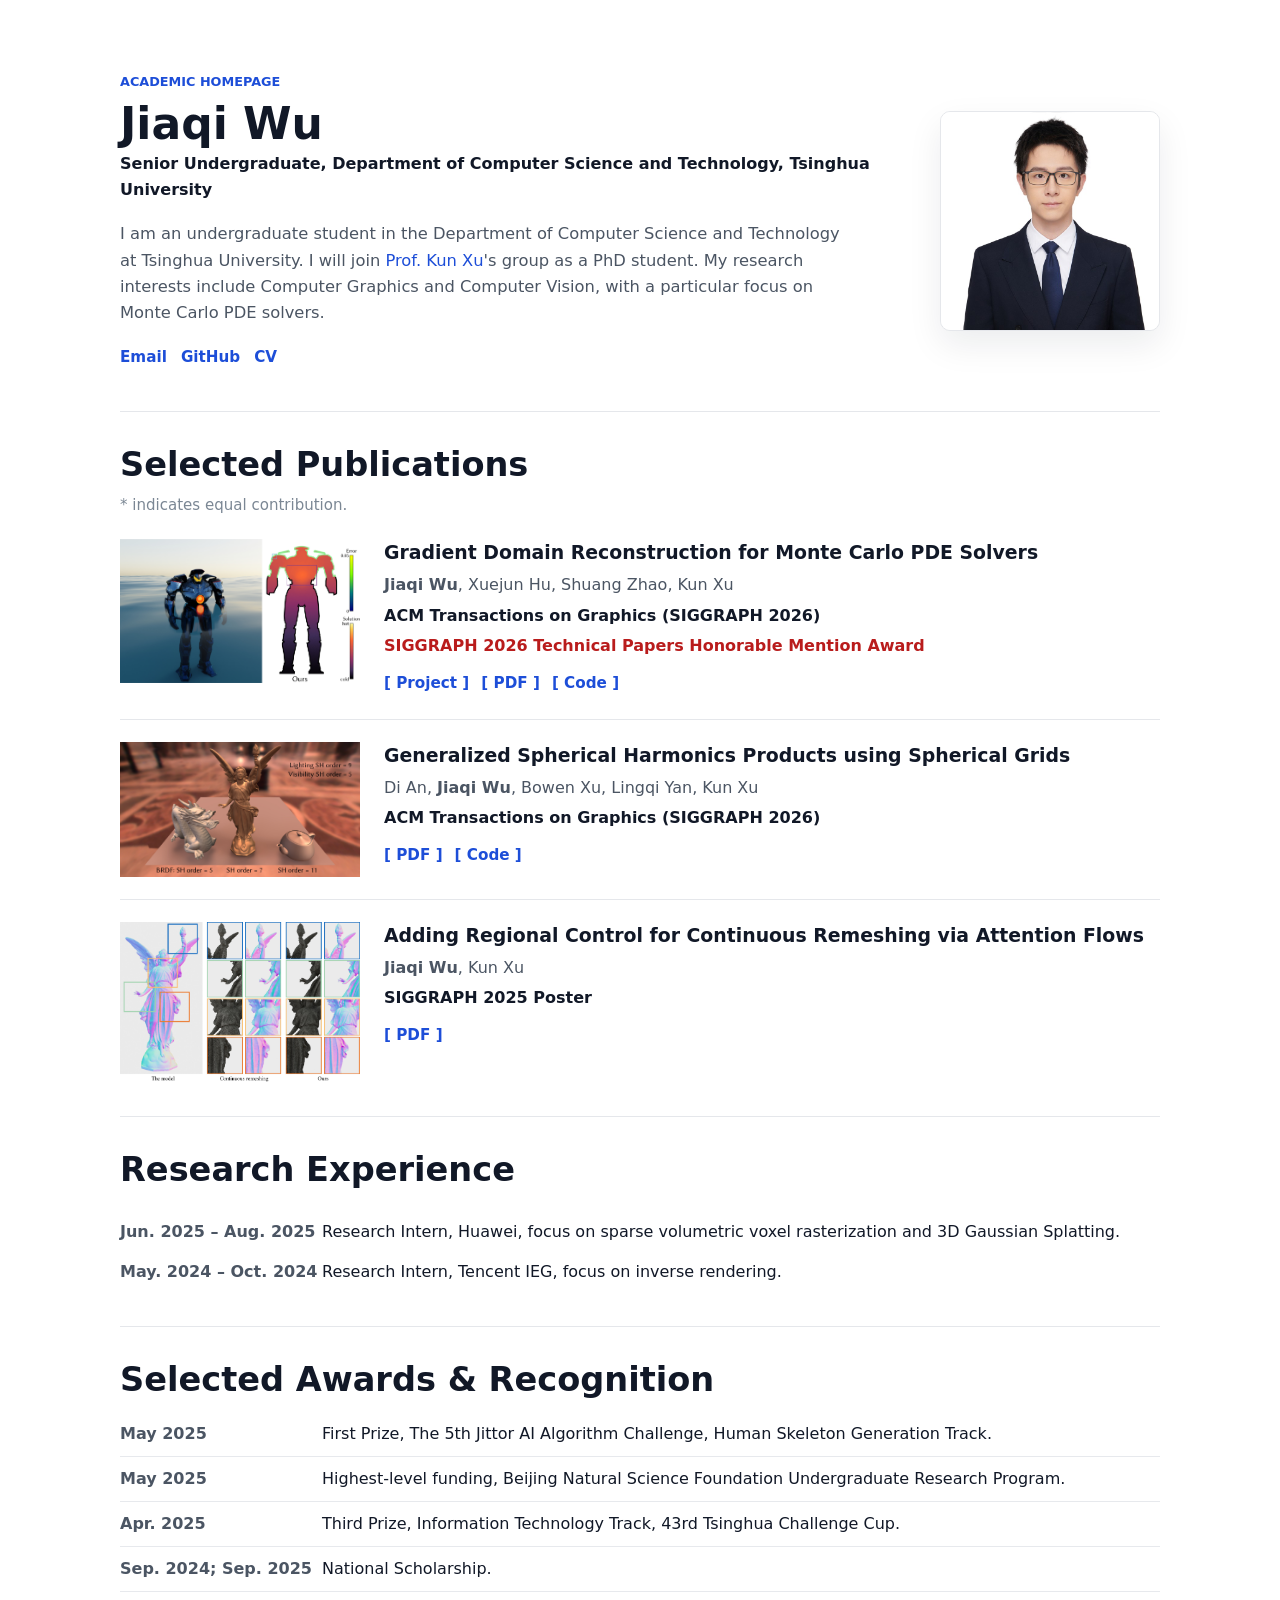
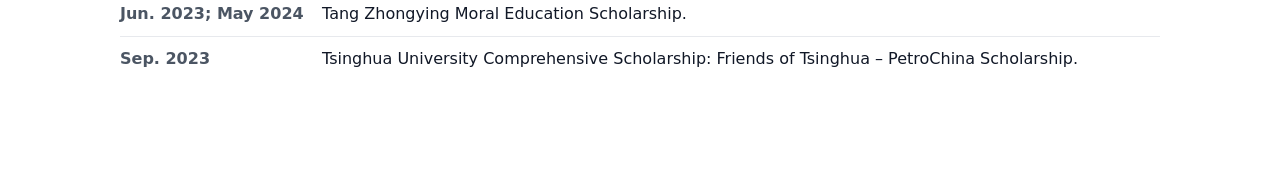
==== commit 6bfb2c43: "add main" ====
--- a/index.html
+++ b/index.html
@@ -71,7 +71,8 @@
               },
               {
                 "@type": "Person",
-                "name": "Xuejun Hu"
+                "name": "Xuejun Hu",
+                "url": "https://hoosus.github.io/"
               },
               {
                 "@type": "Person",
@@ -168,7 +169,166 @@
     <link rel="stylesheet" href="styles.css?v=20260520-3">
   </head>
   <body>
-    <main class="page" id="site-root"></main>
+    <main class="page" id="site-root">
+      <section class="intro site-header" id="about" aria-label="Personal profile">
+        <div class="intro-text">
+          <p class="kicker">Academic Homepage</p>
+          <h1>Jiaqi Wu</h1>
+          <p class="role">Senior Undergraduate, Department of Computer Science and Technology, Tsinghua University</p>
+          <p>
+            I am an undergraduate student in the Department of Computer Science and Technology at Tsinghua University. I will join
+            <a href="https://cg.cs.tsinghua.edu.cn/people/~kun/">Prof. Kun Xu</a>'s group as a PhD student. My research interests
+            include Computer Graphics and Computer Vision, with a particular focus on Monte Carlo PDE solvers.
+          </p>
+          <nav class="profile-links" aria-label="Profile links">
+            <a href="mailto:wujiaqi22@mails.tsinghua.edu.cn">Email</a>
+            <a href="https://github.com/jiaoplusjuan">GitHub</a>
+            <a href="resume.pdf">CV</a>
+          </nav>
+        </div>
+        <img class="portrait" src="assets/profile.jpg" alt="Portrait of Jiaqi Wu">
+      </section>
+
+      <section class="section" id="publications">
+        <div class="section-title">
+          <h2>Selected Publications</h2>
+          <p class="note">* indicates equal contribution.</p>
+        </div>
+        <div class="section-content paper-list">
+          <article class="paper-card">
+            <figure class="paper-thumb-frame">
+              <img
+                class="paper-thumb-image"
+                src="assets/sig2026wu.jpg"
+                alt="Gradient Domain Reconstruction for Monte Carlo PDE Solvers preview"
+                loading="lazy"
+                decoding="async"
+              >
+            </figure>
+            <div class="paper-body">
+              <h3>Gradient Domain Reconstruction for Monte Carlo PDE Solvers</h3>
+              <p class="authors">
+                <strong><a class="author-link" href="https://jiaoplusjuan.github.io/">Jiaqi Wu</a></strong>,
+                <a class="author-link" href="https://hoosus.github.io/">Xuejun Hu</a>,
+                <a class="author-link" href="https://shuangz.com">Shuang Zhao</a>,
+                <a class="author-link" href="https://cg.cs.tsinghua.edu.cn/people/~kun/">Kun Xu</a>
+              </p>
+              <p class="venue">ACM Transactions on Graphics (SIGGRAPH 2026)</p>
+              <p class="venue-note">SIGGRAPH 2026 Technical Papers Honorable Mention Award</p>
+              <div class="paper-actions" aria-label="Paper links">
+                <a class="paper-link" href="GDMCPDE.html">[ Project ]</a>
+                <a class="paper-link" href="paper/Gradient-Domain-Reconstruction-for-Monte-Carlo-PDE-Solvers.pdf">[ PDF ]</a>
+                <a class="paper-link" href="https://github.com/jiaoplusjuan/Gradient-Domain-Reconstruction-for-Monte-Carlo-PDE-Solvers">[ Code ]</a>
+              </div>
+            </div>
+          </article>
+
+          <article class="paper-card">
+            <figure class="paper-thumb-frame">
+              <img
+                class="paper-thumb-image"
+                src="assets/sig2026an.png"
+                alt="Generalized Spherical Harmonics Products using Spherical Grids preview"
+                loading="lazy"
+                decoding="async"
+              >
+            </figure>
+            <div class="paper-body">
+              <h3>Generalized Spherical Harmonics Products using Spherical Grids</h3>
+              <p class="authors">
+                Di An,
+                <strong><a class="author-link" href="https://jiaoplusjuan.github.io/">Jiaqi Wu</a></strong>,
+                Bowen Xu,
+                <a class="author-link" href="https://sites.cs.ucsb.edu/~lingqi/">Lingqi Yan</a>,
+                <a class="author-link" href="https://cg.cs.tsinghua.edu.cn/people/~kun/">Kun Xu</a>
+              </p>
+              <p class="venue">ACM Transactions on Graphics (SIGGRAPH 2026)</p>
+              <div class="paper-actions" aria-label="Paper links">
+                <a class="paper-link" href="paper/Generalized-Spherical-Harmonics-Products-using-Spherical-Grids.pdf">[ PDF ]</a>
+                <a class="paper-link is-disabled" href="#" data-coming-soon="true" aria-label="Code coming soon">[ Code ]</a>
+              </div>
+            </div>
+          </article>
+
+          <article class="paper-card">
+            <figure class="paper-thumb-frame">
+              <img
+                class="paper-thumb-image"
+                src="assets/sig2025.png"
+                alt="Adding Regional Control for Continuous Remeshing via Attention Flows preview"
+                loading="lazy"
+                decoding="async"
+              >
+            </figure>
+            <div class="paper-body">
+              <h3>Adding Regional Control for Continuous Remeshing via Attention Flows</h3>
+              <p class="authors">
+                <strong><a class="author-link" href="https://jiaoplusjuan.github.io/">Jiaqi Wu</a></strong>,
+                <a class="author-link" href="https://cg.cs.tsinghua.edu.cn/people/~kun/">Kun Xu</a>
+              </p>
+              <p class="venue">SIGGRAPH 2025 Poster</p>
+              <div class="paper-actions" aria-label="Paper links">
+                <a class="paper-link" href="https://dl.acm.org/doi/epdf/10.1145/3721250.3743017">[ PDF ]</a>
+              </div>
+            </div>
+          </article>
+        </div>
+      </section>
+
+      <section class="section compact" id="experience">
+        <div class="section-title">
+          <h2>Research Experience</h2>
+        </div>
+        <div class="section-content">
+          <ul class="timeline">
+            <li>
+              <span>Jun. 2025 &ndash; Aug. 2025</span>
+              <p>Research Intern, Huawei, focus on sparse volumetric voxel rasterization and 3D Gaussian Splatting.</p>
+            </li>
+            <li>
+              <span>May. 2024 &ndash; Oct. 2024</span>
+              <p>Research Intern, Tencent IEG, focus on inverse rendering.</p>
+            </li>
+          </ul>
+        </div>
+      </section>
+
+      <section class="section compact" id="awards">
+        <div class="section-title">
+          <h2>Selected Awards &amp; Recognition</h2>
+        </div>
+        <div class="section-content">
+          <ul class="award-list">
+            <li>
+              <span>May 2025</span>
+              <p>First Prize, The 5th Jittor AI Algorithm Challenge, Human Skeleton Generation Track.</p>
+            </li>
+            <li>
+              <span>May 2025</span>
+              <p>Highest-level funding, Beijing Natural Science Foundation Undergraduate Research Program.</p>
+            </li>
+            <li>
+              <span>Apr. 2025</span>
+              <p>Third Prize, Information Technology Track, 43rd Tsinghua Challenge Cup.</p>
+            </li>
+            <li>
+              <span>Sep. 2024; Sep. 2025</span>
+              <p>National Scholarship.</p>
+            </li>
+            <li>
+              <span>Jun. 2023; May 2024</span>
+              <p>Tang Zhongying Moral Education Scholarship.</p>
+            </li>
+            <li>
+              <span>Sep. 2023</span>
+              <p>Tsinghua University Comprehensive Scholarship: Friends of Tsinghua &ndash; PetroChina Scholarship.</p>
+            </li>
+          </ul>
+        </div>
+      </section>
+
+      <div class="coming-soon-toast" role="status" aria-live="polite">Coming soon</div>
+    </main>
     <script src="data/site-data.js?v=20260520-3"></script>
     <script src="scripts/render-site.js?v=20260520-3"></script>
   </body>
